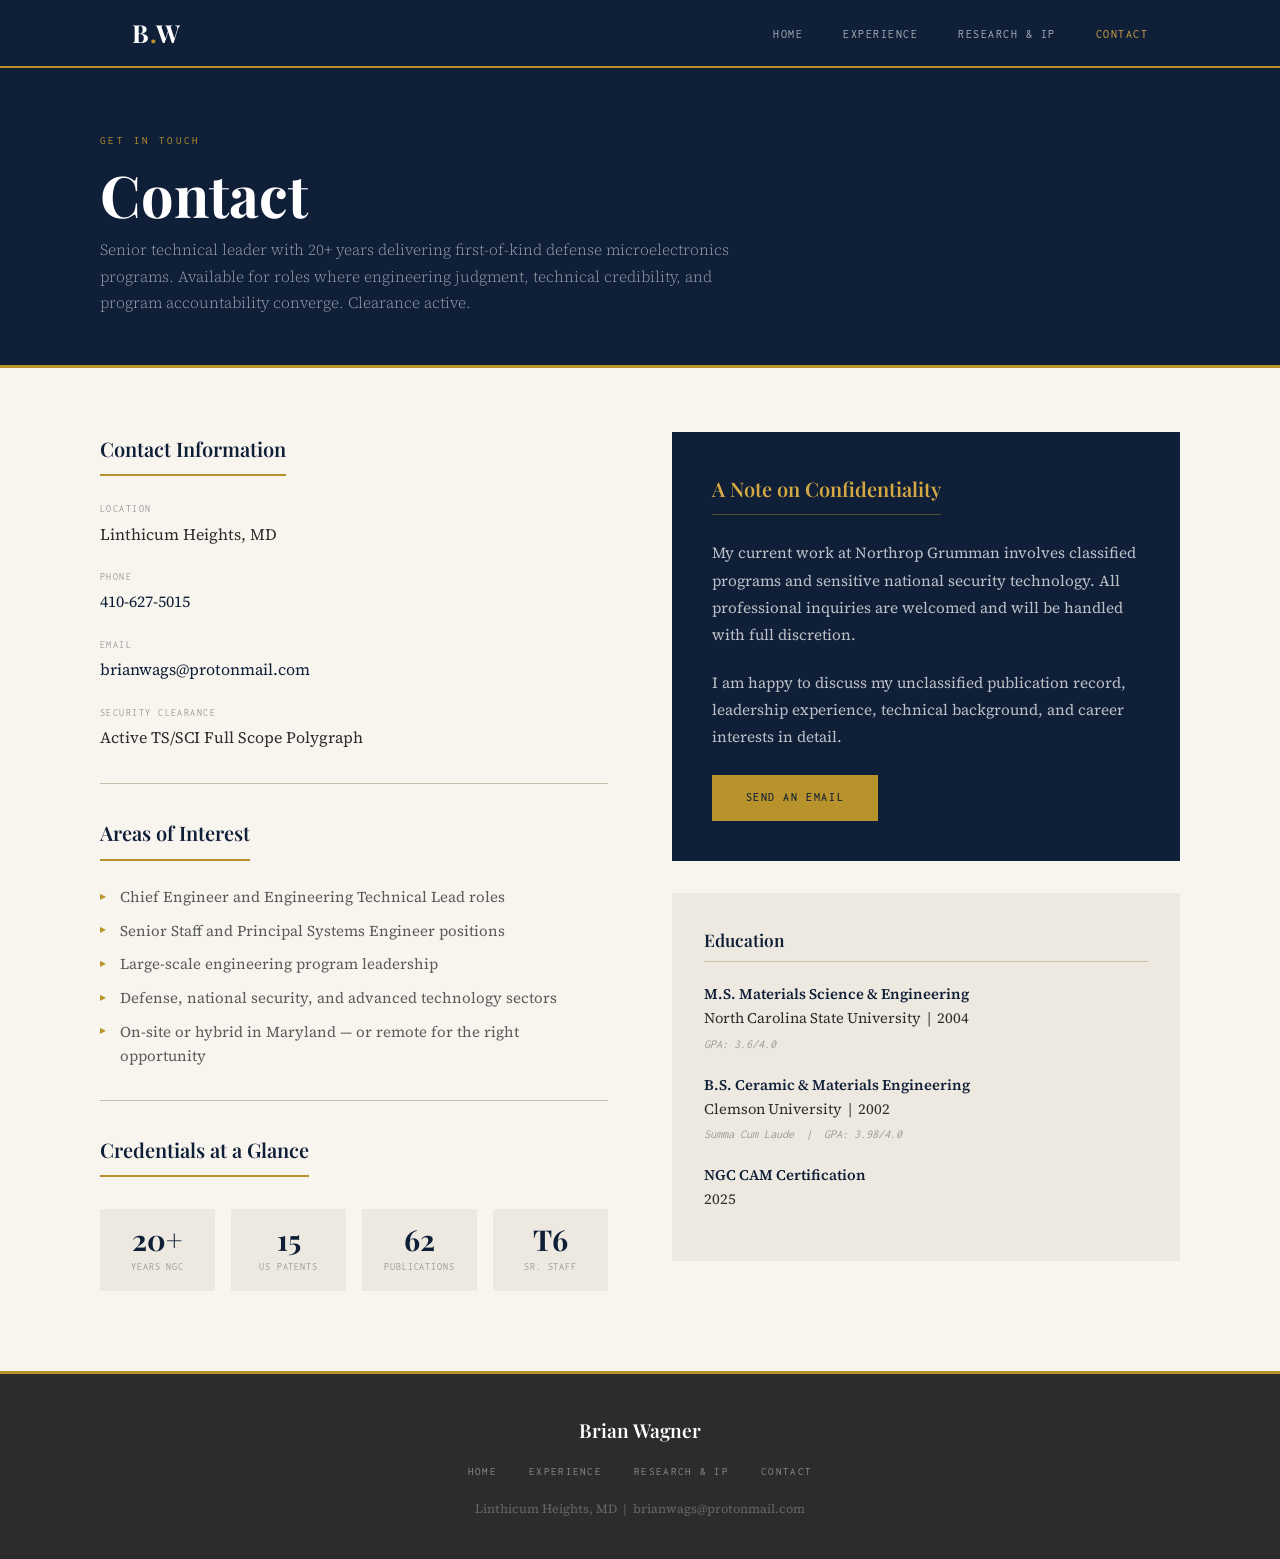
==== contact.html @ 51639754 "Add files via upload" ====
<!DOCTYPE html>
<html lang="en">
<head>
  <meta charset="UTF-8" />
  <meta name="viewport" content="width=device-width, initial-scale=1.0"/>
  <title>Contact | Brian Wagner</title>
  <link rel="stylesheet" href="style.css" />
  <link rel="preconnect" href="https://fonts.googleapis.com">
  <link href="https://fonts.googleapis.com/css2?family=Playfair+Display:ital,wght@0,400;0,600;0,700;1,400&family=Source+Serif+4:ital,wght@0,300;0,400;0,600;1,300;1,400&family=Inconsolata:wght@400;500&display=swap" rel="stylesheet">
</head>
<body>

  <nav class="navbar">
    <div class="nav-inner">
      <a href="index.html" class="nav-logo">B<span class="dot">.</span>W</a>
      <ul class="nav-links">
        <li><a href="index.html">Home</a></li>
        <li><a href="experience.html">Experience</a></li>
        <li><a href="research.html">Research & IP</a></li>
        <li><a href="contact.html" class="active">Contact</a></li>
      </ul>
      <button class="hamburger" aria-label="Menu" onclick="toggleMenu()">&#9776;</button>
    </div>
    <ul class="nav-mobile" id="mobileMenu">
      <li><a href="index.html">Home</a></li>
      <li><a href="experience.html">Experience</a></li>
      <li><a href="research.html">Research & IP</a></li>
      <li><a href="contact.html">Contact</a></li>
    </ul>
  </nav>

  <div class="page-header">
    <div class="page-header-inner">
      <p class="page-eyebrow">Get in Touch</p>
      <h1>Contact</h1>
      <p class="page-sub">Senior technical leader with 20+ years delivering first-of-kind defense microelectronics programs. Available for roles where engineering judgment, technical credibility, and program accountability converge. Clearance active.</p>
    </div>
  </div>

  <main class="page-main">
    <div class="page-inner contact-inner">
      <div class="contact-grid">

        <div class="contact-info">
          <h2 class="contact-h2">Contact Information</h2>
          <div class="contact-item">
            <span class="contact-label">Location</span>
            <span class="contact-value">Linthicum Heights, MD</span>
          </div>
          <div class="contact-item">
            <span class="contact-label">Phone</span>
            <span class="contact-value"><a href="tel:4106275015">410-627-5015</a></span>
          </div>
          <div class="contact-item">
            <span class="contact-label">Email</span>
            <span class="contact-value"><a href="mailto:brianwags@protonmail.com">brianwags@protonmail.com</a></span>
          </div>
          <div class="contact-item">
            <span class="contact-label">Security Clearance</span>
            <span class="contact-value">Active TS/SCI Full Scope Polygraph</span>
          </div>

          <div class="contact-divider"></div>

          <h2 class="contact-h2">Areas of Interest</h2>
          <ul class="interest-list">
            <li>Chief Engineer and Engineering Technical Lead roles</li>
            <li>Senior Staff and Principal Systems Engineer positions</li>
            <li>Large-scale engineering program leadership</li>
            <li>Defense, national security, and advanced technology sectors</li>
            <li>On-site or hybrid in Maryland — or remote for the right opportunity</li>
          </ul>

          <div class="contact-divider"></div>

          <h2 class="contact-h2">Credentials at a Glance</h2>
          <div class="cred-grid">
            <div class="cred-item">
              <span class="cred-num">20+</span>
              <span class="cred-lbl">Years NGC</span>
            </div>
            <div class="cred-item">
              <span class="cred-num">15</span>
              <span class="cred-lbl">US Patents</span>
            </div>
            <div class="cred-item">
              <span class="cred-num">62</span>
              <span class="cred-lbl">Publications</span>
            </div>
            <div class="cred-item">
              <span class="cred-num">T6</span>
              <span class="cred-lbl">Sr. Staff</span>
            </div>
          </div>
        </div>

        <div class="contact-note-block">
          <div class="contact-note">
            <h2 class="contact-h2-light">A Note on Confidentiality</h2>
            <p>My current work at Northrop Grumman involves classified programs and sensitive national security technology. All professional inquiries are welcomed and will be handled with full discretion.</p>
            <p>I am happy to discuss my unclassified publication record, leadership experience, technical background, and career interests in detail.</p>
            <a href="mailto:brianwags@protonmail.com" class="btn-primary">Send an Email</a>
          </div>

          <div class="contact-edu-block">
            <h3>Education</h3>
            <p><strong>M.S. Materials Science & Engineering</strong><br>
            North Carolina State University &nbsp;|&nbsp; 2004<br>
            <em>GPA: 3.6/4.0</em></p>

            <p><strong>B.S. Ceramic & Materials Engineering</strong><br>
            Clemson University &nbsp;|&nbsp; 2002<br>
            <em>Summa Cum Laude &nbsp;|&nbsp; GPA: 3.98/4.0</em></p>

            <p><strong>NGC CAM Certification</strong><br>
            2025</p>
          </div>
        </div>

      </div>
    </div>
  </main>

  <footer class="footer">
    <div class="footer-inner">
      <div class="footer-logo">Brian Wagner</div>
      <div class="footer-links">
        <a href="index.html">Home</a>
        <a href="experience.html">Experience</a>
        <a href="research.html">Research & IP</a>
        <a href="contact.html">Contact</a>
      </div>
      <p class="footer-note">Linthicum Heights, MD &nbsp;|&nbsp; brianwags@protonmail.com</p>
    </div>
  </footer>

  <script>
    function toggleMenu() {
      document.getElementById('mobileMenu').classList.toggle('open');
    }
  </script>
</body>
</html>
---- style.css ----
/* =====================================================
   Brian Wagner — Professional Site
   Theme: Navy & Gold | Classic / Authoritative
   ===================================================== */

:root {
  --navy:        #0f1f38;
  --navy-mid:    #1a3057;
  --navy-deep:   #070f1c;
  --gold:        #b8922a;
  --gold-light:  #d4a843;
  --gold-pale:   #e8c97a;
  --cream:       #f8f5ef;
  --cream-dark:  #ede9e0;
  --charcoal:    #2c2c2c;
  --midgray:     #5a5a5a;
  --lightgray:   #9a9a9a;
  --rule:        #c8bfa8;
  --white:       #ffffff;

  --font-display: 'Playfair Display', Georgia, serif;
  --font-body:    'Source Serif 4', Georgia, serif;
  --font-mono:    'Inconsolata', 'Courier New', monospace;

  --max-w: 1080px;
  --nav-h: 66px;
}

*, *::before, *::after { box-sizing: border-box; margin: 0; padding: 0; }
html { scroll-behavior: smooth; }

body {
  font-family: var(--font-body);
  background: var(--cream);
  color: var(--charcoal);
  font-size: 17px;
  line-height: 1.72;
}

a { color: inherit; text-decoration: none; }
ul { list-style: none; }

/* =====================================================
   NAVBAR
   ===================================================== */
.navbar {
  position: sticky;
  top: 0;
  z-index: 100;
  background: var(--navy);
  border-bottom: 2px solid var(--gold);
}

.nav-inner {
  max-width: var(--max-w);
  margin: 0 auto;
  padding: 0 2rem;
  height: var(--nav-h);
  display: flex;
  align-items: center;
  justify-content: space-between;
}

.nav-logo {
  font-family: var(--font-display);
  font-size: 1.55rem;
  font-weight: 700;
  color: var(--white);
  letter-spacing: 0.04em;
}
.nav-logo .dot { color: var(--gold); }

.nav-links {
  display: flex;
  gap: 2.5rem;
  align-items: center;
}

.nav-links a {
  font-family: var(--font-mono);
  font-size: 0.78rem;
  font-weight: 400;
  color: rgba(255,255,255,0.65);
  letter-spacing: 0.12em;
  text-transform: uppercase;
  transition: color 0.2s;
}
.nav-links a:hover,
.nav-links a.active { color: var(--gold-light); }

.hamburger {
  display: none;
  background: none;
  border: none;
  color: var(--white);
  font-size: 1.4rem;
  cursor: pointer;
  padding: 0.25rem;
}

.nav-mobile {
  display: none;
  flex-direction: column;
  background: var(--navy-mid);
  padding: 1rem 2rem 1.5rem;
  gap: 1rem;
  border-top: 1px solid rgba(184,146,42,0.3);
}
.nav-mobile.open { display: flex; }
.nav-mobile a {
  color: rgba(255,255,255,0.8);
  font-family: var(--font-mono);
  font-size: 0.82rem;
  letter-spacing: 0.1em;
  text-transform: uppercase;
}

/* =====================================================
   HERO
   ===================================================== */
.hero {
  background: var(--navy);
  padding: 5rem 2rem 4.5rem;
}

.hero-inner {
  max-width: 800px;
  margin: 0 auto;
  text-align: center;
}

.hero-rule {
  height: 1px;
  background: linear-gradient(to right, transparent, var(--gold), transparent);
  margin: 1.75rem auto;
  max-width: 480px;
}

.hero-eyebrow {
  font-family: var(--font-mono);
  font-size: 0.75rem;
  color: var(--gold-light);
  letter-spacing: 0.2em;
  text-transform: uppercase;
  margin-bottom: 1.1rem;
}

.hero-name {
  font-family: var(--font-display);
  font-size: clamp(3rem, 7vw, 5rem);
  font-weight: 700;
  color: var(--white);
  line-height: 1.05;
  margin-bottom: 0.5rem;
  letter-spacing: -0.01em;
}

.hero-org {
  font-family: var(--font-body);
  font-weight: 300;
  font-size: 0.92rem;
  color: rgba(255,255,255,0.5);
  letter-spacing: 0.04em;
  margin-bottom: 1.5rem;
}

.hero-clearance { margin-bottom: 2rem; }

.clearance-badge {
  display: inline-block;
  background: var(--gold);
  color: var(--navy);
  font-family: var(--font-mono);
  font-size: 0.68rem;
  font-weight: 500;
  letter-spacing: 0.14em;
  text-transform: uppercase;
  padding: 0.35rem 1.1rem;
}

.hero-summary {
  font-size: 1.08rem;
  color: rgba(255,255,255,0.78);
  font-weight: 300;
  line-height: 1.82;
  margin-bottom: 2.5rem;
  max-width: 680px;
  margin-left: auto;
  margin-right: auto;
}

.hero-cta {
  display: flex;
  gap: 1rem;
  justify-content: center;
  flex-wrap: wrap;
}

/* =====================================================
   BUTTONS
   ===================================================== */
.btn-primary {
  display: inline-block;
  background: var(--gold);
  color: var(--navy);
  font-family: var(--font-mono);
  font-size: 0.76rem;
  font-weight: 500;
  letter-spacing: 0.13em;
  text-transform: uppercase;
  padding: 0.8rem 2.1rem;
  transition: background 0.2s, transform 0.15s;
}
.btn-primary:hover {
  background: var(--gold-light);
  transform: translateY(-1px);
}

.btn-secondary {
  display: inline-block;
  border: 1px solid rgba(255,255,255,0.35);
  color: rgba(255,255,255,0.82);
  font-family: var(--font-mono);
  font-size: 0.76rem;
  font-weight: 400;
  letter-spacing: 0.13em;
  text-transform: uppercase;
  padding: 0.8rem 2.1rem;
  transition: all 0.2s;
}
.btn-secondary:hover {
  border-color: var(--gold-light);
  color: var(--gold-light);
  transform: translateY(-1px);
}

/* =====================================================
   STATS STRIP
   ===================================================== */
.stats-strip {
  background: var(--navy-mid);
  border-bottom: 3px solid var(--gold);
  display: flex;
  align-items: center;
  justify-content: center;
  flex-wrap: wrap;
  padding: 1.5rem 1rem;
}

.stat {
  display: flex;
  flex-direction: column;
  align-items: center;
  padding: 0.5rem 2.5rem;
}

.stat-number {
  font-family: var(--font-display);
  font-size: 2.1rem;
  font-weight: 700;
  color: var(--gold-light);
  line-height: 1;
}

.stat-label {
  font-family: var(--font-mono);
  font-size: 0.62rem;
  color: rgba(255,255,255,0.48);
  letter-spacing: 0.13em;
  text-transform: uppercase;
  margin-top: 0.3rem;
}

.stat-divider {
  width: 1px;
  height: 38px;
  background: rgba(255,255,255,0.12);
}

/* =====================================================
   SECTIONS
   ===================================================== */
.section { padding: 5rem 2rem; }
.section-inner { max-width: var(--max-w); margin: 0 auto; }

.section-header { margin-bottom: 3rem; }

.section-tag {
  display: block;
  font-family: var(--font-mono);
  font-size: 0.68rem;
  color: var(--gold);
  letter-spacing: 0.22em;
  text-transform: uppercase;
  margin-bottom: 0.5rem;
}

.section-header h2 {
  font-family: var(--font-display);
  font-size: clamp(1.8rem, 3.5vw, 2.6rem);
  font-weight: 600;
  color: var(--navy);
  line-height: 1.15;
}

/* =====================================================
   CAPABILITIES
   ===================================================== */
.capabilities { background: var(--white); }

.cap-grid {
  display: grid;
  grid-template-columns: repeat(auto-fit, minmax(300px, 1fr));
  gap: 2px;
  background: var(--cream-dark);
  border: 2px solid var(--cream-dark);
}

.cap-card {
  background: var(--white);
  padding: 2rem 2rem 2.25rem;
  transition: background 0.18s;
}
.cap-card:hover { background: #fdfaf6; }

.cap-icon {
  color: var(--gold);
  font-size: 0.65rem;
  margin-bottom: 0.9rem;
}

.cap-card h3 {
  font-family: var(--font-display);
  font-size: 1.08rem;
  font-weight: 600;
  color: var(--navy);
  margin-bottom: 0.75rem;
  line-height: 1.3;
}

.cap-card p {
  font-size: 0.94rem;
  color: var(--midgray);
  line-height: 1.72;
}

/* =====================================================
   HIGHLIGHTS / TIMELINE
   ===================================================== */
.highlights { background: var(--cream); }

.timeline {
  padding-left: 1.75rem;
  border-left: 2px solid var(--gold);
}

.tl-item {
  display: grid;
  grid-template-columns: 140px 1fr;
  gap: 2rem;
  margin-bottom: 2.75rem;
  position: relative;
}
.tl-item::before {
  content: '';
  position: absolute;
  left: -2.38rem;
  top: 0.5rem;
  width: 10px;
  height: 10px;
  background: var(--gold);
  border-radius: 50%;
}

.tl-year {
  font-family: var(--font-mono);
  font-size: 0.72rem;
  color: var(--gold);
  letter-spacing: 0.05em;
  padding-top: 0.25rem;
  line-height: 1.5;
}

.tl-content h3 {
  font-family: var(--font-display);
  font-size: 1.1rem;
  font-weight: 600;
  color: var(--navy);
  margin-bottom: 0.45rem;
  line-height: 1.3;
}

.tl-content p {
  font-size: 0.95rem;
  color: var(--midgray);
  line-height: 1.72;
}

/* =====================================================
   PROFILE / SKILLS TABLE
   ===================================================== */
.profile-section { background: var(--white); }

.profile-grid {
  display: grid;
  grid-template-columns: 1fr 1fr;
  gap: 2px;
  background: var(--cream-dark);
  border: 2px solid var(--cream-dark);
}

.profile-col {
  background: var(--white);
  padding: 2rem;
}

.profile-col-head {
  font-family: var(--font-mono);
  font-size: 0.7rem;
  color: var(--gold);
  letter-spacing: 0.15em;
  text-transform: uppercase;
  border-bottom: 1px solid var(--cream-dark);
  padding-bottom: 0.75rem;
  margin-bottom: 1.25rem;
}

.profile-list li {
  font-size: 0.94rem;
  color: var(--charcoal);
  padding: 0.45rem 0;
  border-bottom: 1px solid var(--cream-dark);
  line-height: 1.5;
}
.profile-list li:last-child { border-bottom: none; }

/* =====================================================
   EDUCATION STRIP
   ===================================================== */
.edu-strip {
  background: var(--navy);
  padding: 3rem 2rem;
  border-top: 1px solid rgba(184,146,42,0.2);
}

.edu-inner {
  max-width: var(--max-w);
  margin: 0 auto;
  display: flex;
  align-items: center;
  justify-content: center;
  flex-wrap: wrap;
}

.edu-block {
  display: flex;
  flex-direction: column;
  align-items: center;
  text-align: center;
  padding: 1rem 3rem;
}

.edu-degree {
  font-family: var(--font-display);
  font-size: 1rem;
  font-weight: 600;
  color: var(--white);
  margin-bottom: 0.3rem;
}

.edu-school {
  font-family: var(--font-mono);
  font-size: 0.68rem;
  color: rgba(255,255,255,0.48);
  letter-spacing: 0.06em;
}

.edu-divider {
  width: 1px;
  height: 50px;
  background: rgba(255,255,255,0.12);
}

/* =====================================================
   RECOGNITION
   ===================================================== */
.recognition { background: var(--cream-dark); }

.awards-grid {
  display: grid;
  grid-template-columns: repeat(auto-fit, minmax(220px, 1fr));
  gap: 1.5rem;
}

.award-item {
  background: var(--white);
  border-left: 4px solid var(--gold);
  padding: 1.5rem;
  display: flex;
  flex-direction: column;
}

.award-num {
  font-family: var(--font-display);
  font-size: 2.6rem;
  font-weight: 700;
  color: var(--navy);
  line-height: 1;
  margin-bottom: 0.4rem;
}

.award-label {
  font-size: 0.9rem;
  color: var(--midgray);
  line-height: 1.45;
}

/* =====================================================
   FOOTER
   ===================================================== */
.footer {
  background: var(--charcoal);
  border-top: 3px solid var(--gold);
  padding: 2.5rem 2rem;
}

.footer-inner {
  max-width: var(--max-w);
  margin: 0 auto;
  display: flex;
  flex-direction: column;
  align-items: center;
  gap: 1rem;
  text-align: center;
}

.footer-logo {
  font-family: var(--font-display);
  font-size: 1.2rem;
  font-weight: 600;
  color: var(--white);
}

.footer-links {
  display: flex;
  gap: 2rem;
  flex-wrap: wrap;
  justify-content: center;
}

.footer-links a {
  font-family: var(--font-mono);
  font-size: 0.68rem;
  color: rgba(255,255,255,0.45);
  letter-spacing: 0.12em;
  text-transform: uppercase;
  transition: color 0.2s;
}
.footer-links a:hover { color: var(--gold-light); }

.footer-note {
  font-size: 0.78rem;
  color: rgba(255,255,255,0.28);
}

/* =====================================================
   PAGE HEADER (interior pages)
   ===================================================== */
.page-header {
  background: var(--navy);
  border-bottom: 3px solid var(--gold);
  padding: 4rem 2rem 3rem;
}

.page-header-inner {
  max-width: var(--max-w);
  margin: 0 auto;
}

.page-eyebrow {
  font-family: var(--font-mono);
  font-size: 0.68rem;
  color: var(--gold);
  letter-spacing: 0.22em;
  text-transform: uppercase;
  margin-bottom: 0.75rem;
}

.page-header h1 {
  font-family: var(--font-display);
  font-size: clamp(2.2rem, 5vw, 3.6rem);
  font-weight: 700;
  color: var(--white);
  line-height: 1.08;
  margin-bottom: 0.75rem;
}

.page-sub {
  font-size: 0.97rem;
  color: rgba(255,255,255,0.58);
  font-weight: 300;
  max-width: 660px;
}

/* =====================================================
   PAGE MAIN
   ===================================================== */
.page-main { padding: 4rem 2rem 5rem; }
.page-inner { max-width: var(--max-w); margin: 0 auto; }

/* =====================================================
   EXPERIENCE PAGE
   ===================================================== */
.exp-block { margin-bottom: 0.5rem; }

.exp-header { margin-bottom: 1.25rem; }

.exp-meta {
  display: flex;
  gap: 1.5rem;
  align-items: baseline;
  flex-wrap: wrap;
  margin-bottom: 0.5rem;
}

.exp-years {
  font-family: var(--font-mono);
  font-size: 0.76rem;
  color: var(--gold);
  letter-spacing: 0.07em;
}

.exp-grade {
  font-family: var(--font-mono);
  font-size: 0.68rem;
  color: var(--lightgray);
  letter-spacing: 0.05em;
}

.exp-title {
  font-family: var(--font-display);
  font-size: 1.5rem;
  font-weight: 600;
  color: var(--navy);
  margin-bottom: 0.25rem;
  line-height: 1.25;
}

.exp-org {
  font-size: 0.86rem;
  color: var(--lightgray);
  letter-spacing: 0.02em;
}

.exp-subtitle {
  font-size: 0.85rem;
  color: var(--midgray);
  font-style: italic;
  margin-top: 0.3rem;
  line-height: 1.5;
}

.exp-lead {
  font-size: 0.98rem;
  color: var(--midgray);
  line-height: 1.78;
  margin-bottom: 1.25rem;
  border-left: 3px solid var(--gold);
  padding-left: 1rem;
  font-style: italic;
}

.exp-bullets { padding-left: 0.5rem; }

.exp-bullets li {
  position: relative;
  padding-left: 1.4rem;
  margin-bottom: 0.6rem;
  font-size: 0.96rem;
  color: var(--charcoal);
  line-height: 1.72;
}
.exp-bullets li::before {
  content: '—';
  position: absolute;
  left: 0;
  color: var(--gold);
  font-weight: 300;
}

.exp-bullets li strong { color: var(--navy); font-weight: 600; }

.exp-divider {
  height: 1px;
  background: var(--rule);
  margin: 3rem 0;
}

.sub-role {
  margin-top: 2rem;
  padding-top: 1.5rem;
  border-top: 1px solid var(--cream-dark);
}

.sub-role h3 {
  font-family: var(--font-display);
  font-size: 1.05rem;
  font-weight: 600;
  color: var(--navy-mid);
  margin-bottom: 0.6rem;
  line-height: 1.3;
}

.sub-role > p {
  font-size: 0.94rem;
  color: var(--midgray);
  margin-bottom: 0.75rem;
}

/* Inline education on experience page */
.edu-block-inline { padding-left: 0.5rem; }

.edu-row {
  display: flex;
  flex-direction: column;
  padding: 1rem 0;
  border-bottom: 1px solid var(--cream-dark);
}
.edu-row:last-child { border-bottom: none; }

.edu-deg {
  font-family: var(--font-display);
  font-size: 1.05rem;
  font-weight: 600;
  color: var(--navy);
  margin-bottom: 0.2rem;
}

.edu-detail {
  font-family: var(--font-mono);
  font-size: 0.75rem;
  color: var(--lightgray);
  letter-spacing: 0.04em;
  margin-bottom: 0.3rem;
}

.edu-thesis {
  font-size: 0.88rem;
  color: var(--midgray);
  line-height: 1.6;
}

/* =====================================================
   RESEARCH PAGE
   ===================================================== */
.filter-bar {
  background: var(--white);
  border-bottom: 1px solid var(--cream-dark);
  padding: 0.75rem 2rem;
  position: sticky;
  top: var(--nav-h);
  z-index: 50;
}

.filter-inner {
  max-width: var(--max-w);
  margin: 0 auto;
  display: flex;
  gap: 0.5rem;
  flex-wrap: wrap;
}

.filter-btn {
  background: none;
  border: 1px solid var(--rule);
  color: var(--midgray);
  font-family: var(--font-mono);
  font-size: 0.68rem;
  letter-spacing: 0.09em;
  text-transform: uppercase;
  padding: 0.32rem 0.9rem;
  cursor: pointer;
  transition: all 0.18s;
}
.filter-btn:hover { border-color: var(--gold); color: var(--gold); }
.filter-btn.active {
  background: var(--navy);
  border-color: var(--navy);
  color: var(--gold-light);
}

.research-summary {
  margin-bottom: 4rem;
  padding-bottom: 4rem;
  border-bottom: 1px solid var(--rule);
}

.research-summary h2 { margin-bottom: 1.5rem; }

.res-area-grid {
  display: grid;
  grid-template-columns: repeat(auto-fit, minmax(280px, 1fr));
  gap: 1.5rem;
}

.res-area-card {
  background: var(--cream-dark);
  padding: 1.5rem;
  border-top: 3px solid var(--gold);
}

.res-area-card h3 {
  font-family: var(--font-display);
  font-size: 1rem;
  font-weight: 600;
  color: var(--navy);
  margin-bottom: 0.55rem;
}

.res-area-card p {
  font-size: 0.9rem;
  color: var(--midgray);
  line-height: 1.68;
}

.pub-section {
  margin-bottom: 3.5rem;
  padding-bottom: 3.5rem;
  border-bottom: 1px solid var(--rule);
}
.pub-section:last-child { border-bottom: none; }

.section-h2 {
  font-family: var(--font-display);
  font-size: 1.45rem;
  font-weight: 600;
  color: var(--navy);
  padding-bottom: 0.55rem;
  border-bottom: 2px solid var(--gold);
  display: inline-block;
  margin-bottom: 0.4rem;
}

.section-note {
  font-family: var(--font-mono);
  font-size: 0.68rem;
  color: var(--lightgray);
  letter-spacing: 0.05em;
  margin-top: 0.35rem;
  margin-bottom: 1.5rem;
  display: block;
}

.pub-list {
  display: flex;
  flex-direction: column;
  margin-top: 1.5rem;
}

.pub-item {
  display: grid;
  grid-template-columns: 46px 1fr;
  gap: 1rem;
  padding: 0.9rem 0.75rem;
  border-bottom: 1px solid var(--cream-dark);
  transition: background 0.15s;
}
.pub-item:hover { background: rgba(184,146,42,0.05); }
.pub-item:last-child { border-bottom: none; }

.pub-num {
  font-family: var(--font-mono);
  font-size: 0.68rem;
  color: var(--gold);
  letter-spacing: 0.04em;
  padding-top: 0.18rem;
  min-width: 40px;
}

.pub-content {
  display: flex;
  flex-direction: column;
  gap: 0.22rem;
}

a.pub-title {
  font-family: var(--font-body);
  font-size: 0.96rem;
  color: var(--navy);
  line-height: 1.52;
  font-weight: 400;
  transition: color 0.18s;
}
a.pub-title:hover {
  color: var(--gold);
  text-decoration: underline;
  text-decoration-color: var(--gold);
}

.pub-title-plain {
  font-family: var(--font-body);
  font-size: 0.96rem;
  color: var(--charcoal);
  line-height: 1.52;
}

.pub-meta {
  font-family: var(--font-mono);
  font-size: 0.68rem;
  color: var(--lightgray);
  letter-spacing: 0.02em;
  line-height: 1.45;
}

/* =====================================================
   CONTACT PAGE
   ===================================================== */
.contact-grid {
  display: grid;
  grid-template-columns: 1fr 1fr;
  gap: 4rem;
  align-items: start;
}

.contact-h2 {
  font-family: var(--font-display);
  font-size: 1.25rem;
  font-weight: 600;
  color: var(--navy);
  margin-bottom: 1.5rem;
  padding-bottom: 0.5rem;
  border-bottom: 2px solid var(--gold);
  display: inline-block;
}

.contact-h2-light {
  font-family: var(--font-display);
  font-size: 1.25rem;
  font-weight: 600;
  color: var(--gold-light);
  margin-bottom: 1.5rem;
  padding-bottom: 0.5rem;
  border-bottom: 1px solid rgba(184,146,42,0.4);
  display: inline-block;
}

.contact-item {
  display: flex;
  flex-direction: column;
  margin-bottom: 1.25rem;
}

.contact-label {
  font-family: var(--font-mono);
  font-size: 0.65rem;
  color: var(--lightgray);
  letter-spacing: 0.14em;
  text-transform: uppercase;
  margin-bottom: 0.15rem;
}

.contact-value {
  font-size: 1rem;
  color: var(--charcoal);
}

.contact-value a { color: var(--navy); transition: color 0.2s; }
.contact-value a:hover { color: var(--gold); }

.contact-divider {
  height: 1px;
  background: var(--rule);
  margin: 2rem 0;
}

.interest-list li {
  position: relative;
  padding-left: 1.25rem;
  margin-bottom: 0.6rem;
  font-size: 0.94rem;
  color: var(--midgray);
  line-height: 1.6;
}
.interest-list li::before {
  content: '▸';
  position: absolute;
  left: 0;
  color: var(--gold);
  font-size: 0.72rem;
  top: 0.12rem;
}

.cred-grid {
  display: grid;
  grid-template-columns: repeat(4, 1fr);
  gap: 1rem;
  margin-top: 0.5rem;
}

.cred-item {
  display: flex;
  flex-direction: column;
  align-items: center;
  text-align: center;
  background: var(--cream-dark);
  padding: 1rem 0.5rem;
}

.cred-num {
  font-family: var(--font-display);
  font-size: 1.8rem;
  font-weight: 700;
  color: var(--navy);
  line-height: 1;
}

.cred-lbl {
  font-family: var(--font-mono);
  font-size: 0.6rem;
  color: var(--lightgray);
  letter-spacing: 0.1em;
  text-transform: uppercase;
  margin-top: 0.3rem;
}

.contact-note {
  background: var(--navy);
  padding: 2.5rem;
  margin-bottom: 2rem;
}

.contact-note p {
  color: rgba(255,255,255,0.72);
  font-size: 0.96rem;
  line-height: 1.78;
  margin-bottom: 1.25rem;
}

.contact-note .btn-primary { margin-top: 0.25rem; }

.contact-edu-block {
  background: var(--cream-dark);
  padding: 2rem;
}

.contact-edu-block h3 {
  font-family: var(--font-display);
  font-size: 1.08rem;
  font-weight: 600;
  color: var(--navy);
  margin-bottom: 1.25rem;
  padding-bottom: 0.4rem;
  border-bottom: 1px solid var(--rule);
}

.contact-edu-block p {
  font-size: 0.92rem;
  color: var(--charcoal);
  margin-bottom: 1.1rem;
  line-height: 1.65;
}

.contact-edu-block p strong { color: var(--navy); font-weight: 600; }
.contact-edu-block em { font-family: var(--font-mono); font-size: 0.76rem; color: var(--lightgray); }

/* =====================================================
   RESPONSIVE
   ===================================================== */
@media (max-width: 800px) {
  .nav-links { display: none; }
  .hamburger { display: block; }

  .tl-item { grid-template-columns: 1fr; gap: 0.4rem; }

  .stats-strip { justify-content: flex-start; overflow-x: auto; padding: 1.25rem 1rem; }
  .stat-divider { display: none; }
  .stat { padding: 0.4rem 1.4rem; }

  .profile-grid { grid-template-columns: 1fr; }

  .contact-grid { grid-template-columns: 1fr; gap: 2.5rem; }
  .cred-grid { grid-template-columns: repeat(2, 1fr); }

  .edu-inner { flex-direction: column; gap: 0; }
  .edu-divider { width: 50px; height: 1px; margin: 0.25rem auto; }
  .edu-block { padding: 0.75rem 1rem; }

  .hero { padding: 3.5rem 1.5rem 3rem; }
  .section { padding: 3.5rem 1.5rem; }
  .page-header { padding: 3rem 1.5rem 2.5rem; }
  .page-main { padding: 2.5rem 1.5rem 4rem; }

  .pub-item { grid-template-columns: 40px 1fr; }
  .res-area-grid { grid-template-columns: 1fr; }
}

@media (max-width: 480px) {
  .hero-cta { flex-direction: column; align-items: center; }
  .filter-inner { gap: 0.35rem; }
  .filter-btn { font-size: 0.62rem; padding: 0.28rem 0.65rem; }
  .cap-grid { grid-template-columns: 1fr; }
}
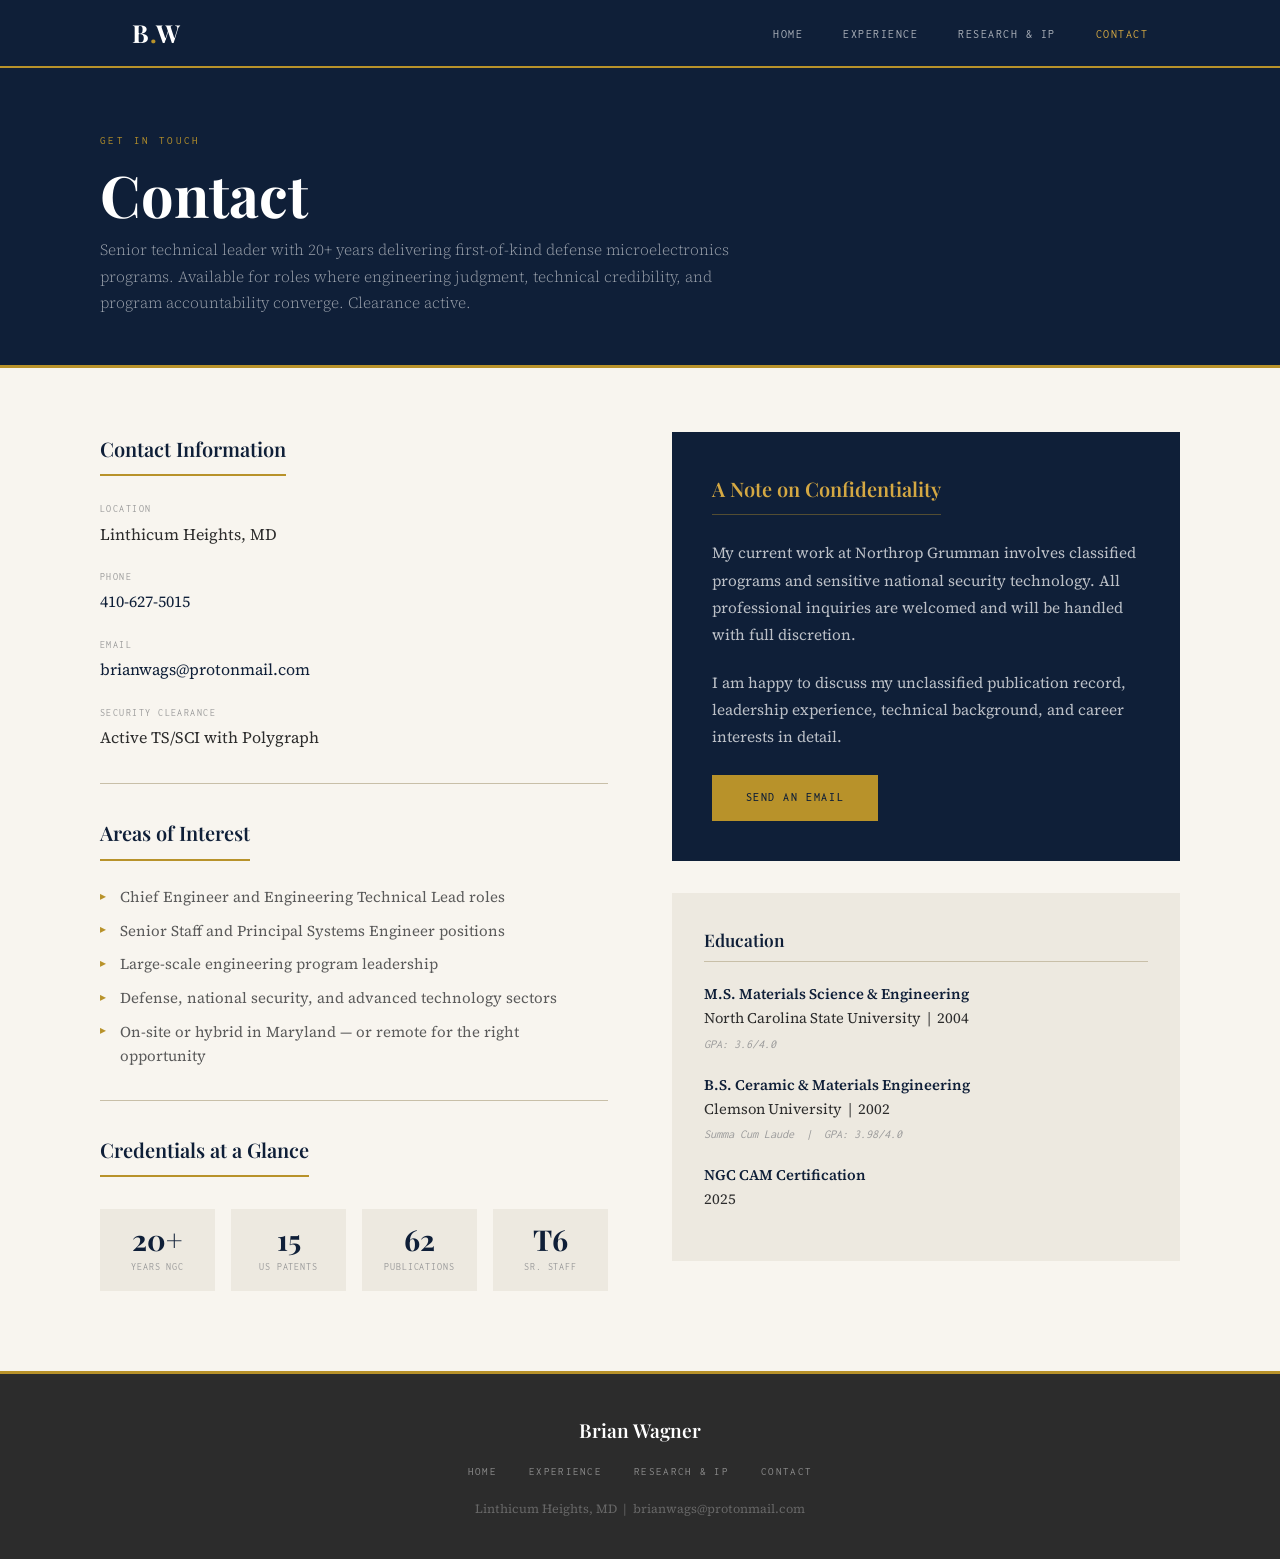
==== commit f27d79ce: "Add files via upload" ====
--- a/contact.html
+++ b/contact.html
@@ -57,7 +57,7 @@
           </div>
           <div class="contact-item">
             <span class="contact-label">Security Clearance</span>
-            <span class="contact-value">Active TS/SCI Full Scope Polygraph</span>
+            <span class="contact-value">Active TS/SCI with Polygraph</span>
           </div>
 
           <div class="contact-divider"></div>
